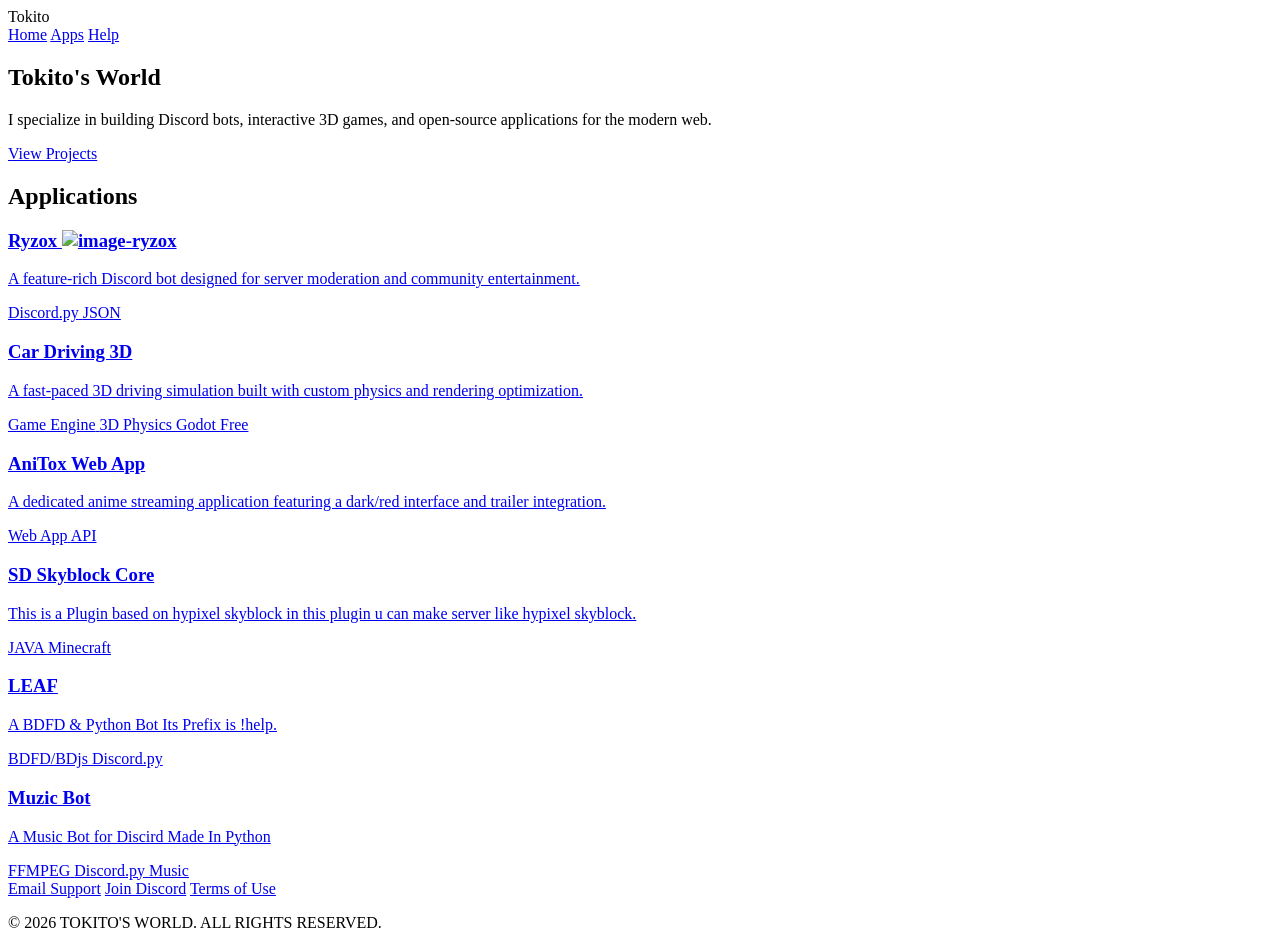
==== index.html @ 715b28d3 "Fix HTML encoding issues in index.html" ====
<!DOCTYPE html>
<html lang="en">
<head>
    <meta charset="UTF-8">
    <meta name="viewport" content="width=device-width, initial-scale=1.0">
    <title>Tokito's World | Developer Portfolio</title>
    <link rel="stylesheet" href="css/index.css">
    <script src="js/main.js"></script>
</head>
<body>

    <nav>
        <div class="logo">Tokito</div>
        <div class="nav-links">
            <a href="#home">Home</a>
            <a href="#apps">Apps</a>
            <a href="#help">Help</a>
        </div>
    </nav>

    <section id="home" class="hero">
        <h1>Tokito's <span>World</span></h1>
        <p>I specialize in building Discord bots, interactive 3D games, and open-source applications for the modern web.</p>
        <a href="#apps" class="cta-btn">View Projects</a>
    </section>

    <h2 class="section-header" id="apps">Applications</h2>
    <div class="grid-container">
        
        <a href="https://github.com/Sumit282698/Ryzox" target="_blank" class="card-link">
            <div class="card">
                <h3>Ryzox <img class="icon" src="css/images/ryzox.png" alt="image-ryzox"></h3>
                <p>A feature-rich Discord bot designed for server moderation and community entertainment.</p>
                <div class="badge-group">
                    <span class="badge">Discord.py</span>
                    <span class="badge">JSON</span>
                </div>
            </div>
        </a>

        <a href="https://github.com/Sumit282698/Rolling-Cars-3D" target="_blank" class="card-link">
            <div class="card">
                <h3>Car Driving 3D</h3>
                <p>A fast-paced 3D driving simulation built with custom physics and rendering optimization.</p>
                <div class="badge-group">
                    <span class="badge">Game Engine</span>
                    <span class="badge">3D Physics</span>
                    <span class="badge">Godot</span>
                    <span class="badge">Free</span>
                </div>
            </div>
        </a>

        <a href="https://sumit282698.github.io/AniTox/" target="_blank" class="card-link">
            <div class="card">
                <h3>AniTox Web App</h3>
                <p>A dedicated anime streaming application featuring a dark/red interface and trailer integration.</p>
                <div class="badge-group">
                    <span class="badge">Web App</span>
                    <span class="badge">API</span>
                </div>
            </div>
        </a>

        <a href="https://github.com/Sumit282698/SDSkyblockCore" target="_blank" class="card-link">
            <div class="card">
                <h3>SD Skyblock Core</h3>
                <p>This is a Plugin based on hypixel skyblock in this plugin u can make server like hypixel skyblock.</p>
                <div class="badge-group">
                    <span class="badge">JAVA</span>
                    <span class="badge">Minecraft</span>
                </div>
            </div>
        </a>

        <a href="https://github.com/Sumit282698/Leaf" target="_blank" class="card-link">
            <div class="card">
                <h3>LEAF</h3>
                <p>A BDFD & Python Bot Its Prefix is !help.</p>
                <div class="badge-group">
                    <span class="badge">BDFD/BDjs</span>
                    <span class="badge">Discord.py</span>
                </div>
            </div>
        </a>

        <a href="https://github.com/Sumit282698/Muzic-Bot" target="_blank" class="card-link">
            <div class="card">
                <h3>Muzic Bot</h3>
                <p>A Music Bot for Discird Made In Python</p>
                <div class="badge-group">
                    <span class="badge">FFMPEG</span>
                    <span class="badge">Discord.py</span>
                    <span class="badge">Music</span>
                </div>
            </div>
        </a>

    </div>

    <footer id="help">
        <div class="footer-links">
            <a href="mailto: sumitsingh282698@gmail.com">Email Support</a>
            <a href="https://discord.gg/BawD8j2VbZ">Join Discord</a>
            <a href="terms.html">Terms of Use</a>
        </div>
        <p class="copyright">© 2026 TOKITO'S WORLD. ALL RIGHTS RESERVED.</p>
    </footer>
</body>
</html>
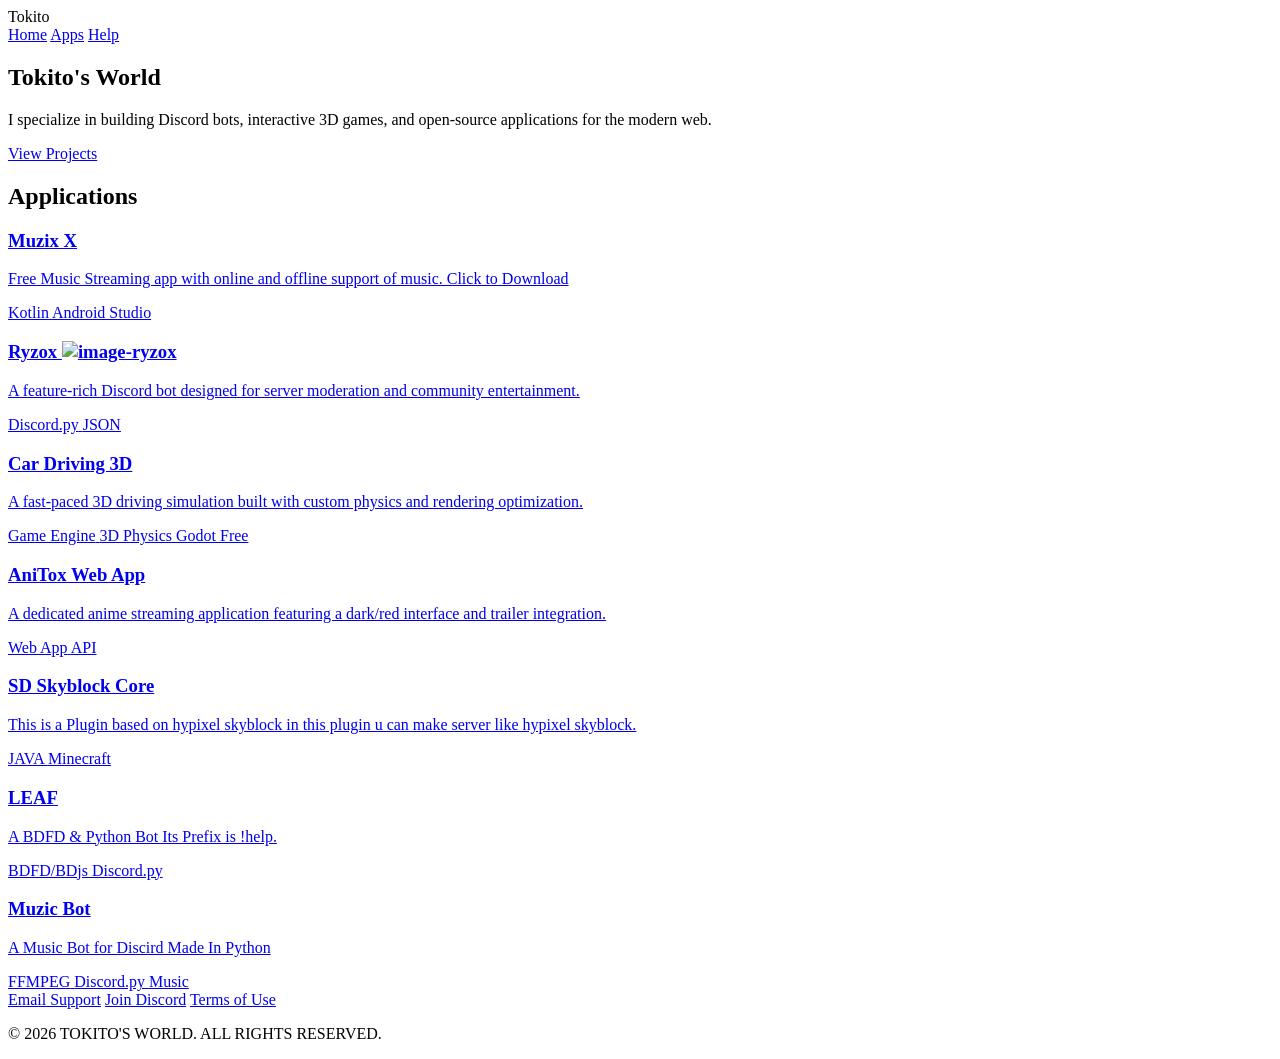
==== commit b0e6675f: "Update index.html" ====
--- a/index.html
+++ b/index.html
@@ -25,7 +25,18 @@
     </section>
 
     <h2 class="section-header" id="apps">Applications</h2>
-    <div class="grid-container">
+    <div class="grid-container">
+
+        <a href="https://github.com/Sumitx5/MuzixX" target="_blank" class="card-link">
+            <div class="card">
+                <h3>Muzix X</h3>
+                <p>Free Music Streaming app with online and offline support of music. Click to Download </p>
+                <div class="badge-group">
+                    <span class="badge">Kotlin</span>
+                    <span class="badge">Android Studio</span>
+                </div>
+            </div>
+        </a>
         
         <a href="https://github.com/Sumit282698/Ryzox" target="_blank" class="card-link">
             <div class="card">
@@ -51,7 +62,7 @@
             </div>
         </a>
 
-        <a href="https://sumit282698.github.io/AniTox/" target="_blank" class="card-link">
+        <a href="https://sumitx5.github.io/AniTox/" target="_blank" class="card-link">
             <div class="card">
                 <h3>AniTox Web App</h3>
                 <p>A dedicated anime streaming application featuring a dark/red interface and trailer integration.</p>
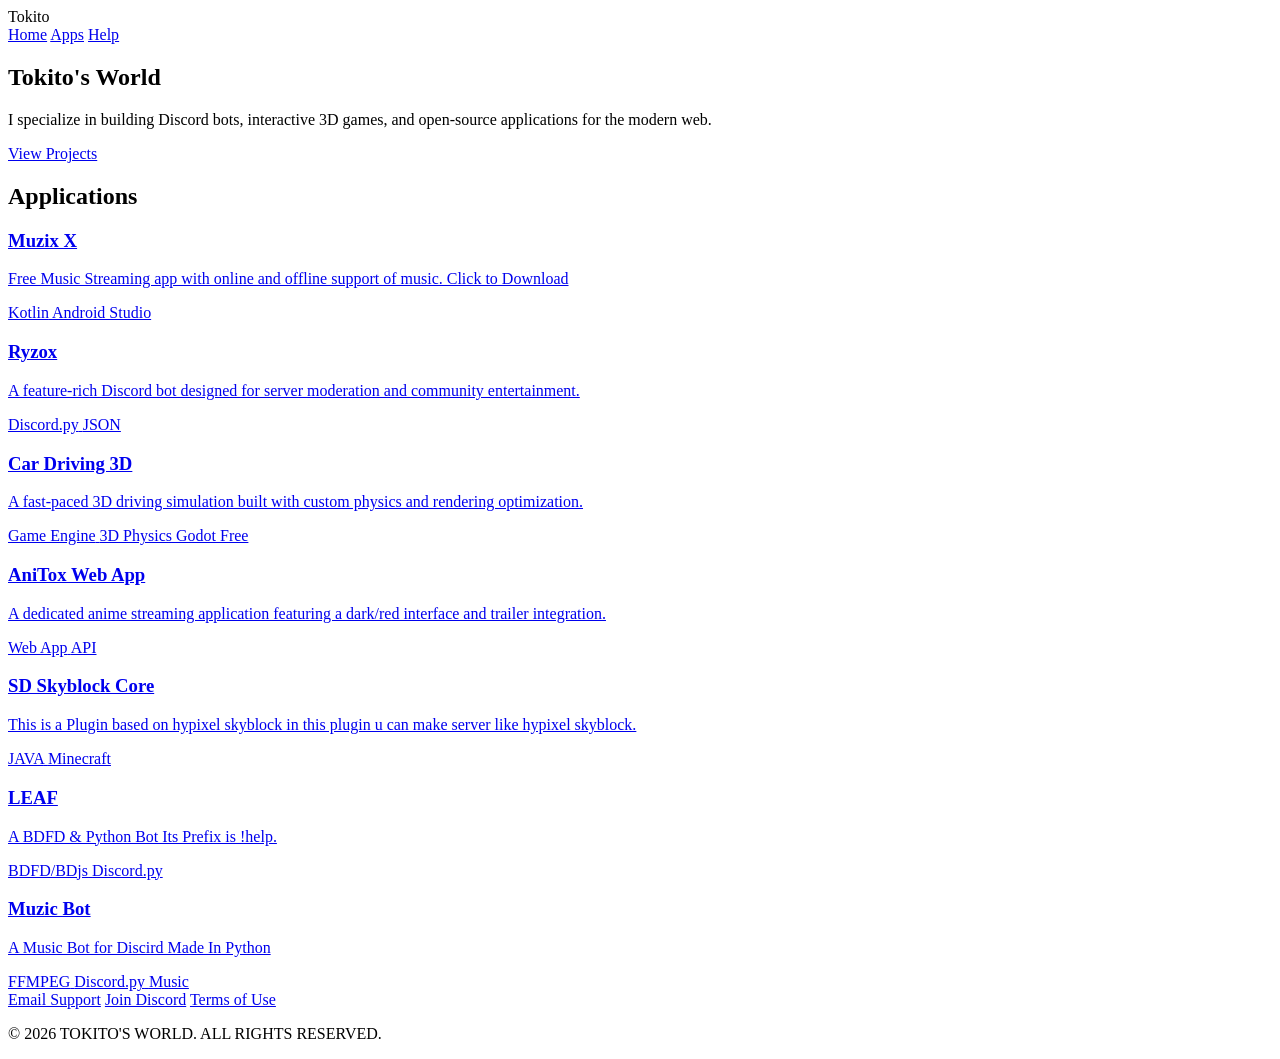
==== commit 3856d070: "Fix HTML encoding issues in index.html" ====
--- a/index.html
+++ b/index.html
@@ -4,6 +4,7 @@
     <meta charset="UTF-8">
     <meta name="viewport" content="width=device-width, initial-scale=1.0">
     <title>Tokito's World | Developer Portfolio</title>
+    <link rel="icon" type="image/png" href="favicon.png">
     <link rel="stylesheet" href="css/index.css">
     <script src="js/main.js"></script>
 </head>
@@ -25,9 +26,9 @@
     </section>
 
     <h2 class="section-header" id="apps">Applications</h2>
-    <div class="grid-container">
-
-        <a href="https://github.com/Sumitx5/MuzixX" target="_blank" class="card-link">
+    <div class="grid-container">
+
+        <a href="https://github.com/Sumitx5/Muzix_X" target="_blank" class="card-link">
             <div class="card">
                 <h3>Muzix X</h3>
                 <p>Free Music Streaming app with online and offline support of music. Click to Download </p>
@@ -38,9 +39,9 @@
             </div>
         </a>
         
-        <a href="https://github.com/Sumit282698/Ryzox" target="_blank" class="card-link">
+        <a href="https://github.com/Sumitx5/Ryzox" target="_blank" class="card-link">
             <div class="card">
-                <h3>Ryzox <img class="icon" src="css/images/ryzox.png" alt="image-ryzox"></h3>
+                <h3>Ryzox</h3>
                 <p>A feature-rich Discord bot designed for server moderation and community entertainment.</p>
                 <div class="badge-group">
                     <span class="badge">Discord.py</span>
@@ -49,7 +50,7 @@
             </div>
         </a>
 
-        <a href="https://github.com/Sumit282698/Rolling-Cars-3D" target="_blank" class="card-link">
+        <a href="https://github.com/Sumitx5/Rolling-Cars-3D" target="_blank" class="card-link">
             <div class="card">
                 <h3>Car Driving 3D</h3>
                 <p>A fast-paced 3D driving simulation built with custom physics and rendering optimization.</p>
@@ -73,7 +74,7 @@
             </div>
         </a>
 
-        <a href="https://github.com/Sumit282698/SDSkyblockCore" target="_blank" class="card-link">
+        <a href="https://github.com/Sumitx5/SDSkyblockCore" target="_blank" class="card-link">
             <div class="card">
                 <h3>SD Skyblock Core</h3>
                 <p>This is a Plugin based on hypixel skyblock in this plugin u can make server like hypixel skyblock.</p>
@@ -84,7 +85,7 @@
             </div>
         </a>
 
-        <a href="https://github.com/Sumit282698/Leaf" target="_blank" class="card-link">
+        <a href="https://github.com/Sumitx5/Leaf" target="_blank" class="card-link">
             <div class="card">
                 <h3>LEAF</h3>
                 <p>A BDFD & Python Bot Its Prefix is !help.</p>
@@ -95,7 +96,7 @@
             </div>
         </a>
 
-        <a href="https://github.com/Sumit282698/Muzic-Bot" target="_blank" class="card-link">
+        <a href="https://github.com/Sumitx5/Muzic-Bot" target="_blank" class="card-link">
             <div class="card">
                 <h3>Muzic Bot</h3>
                 <p>A Music Bot for Discird Made In Python</p>
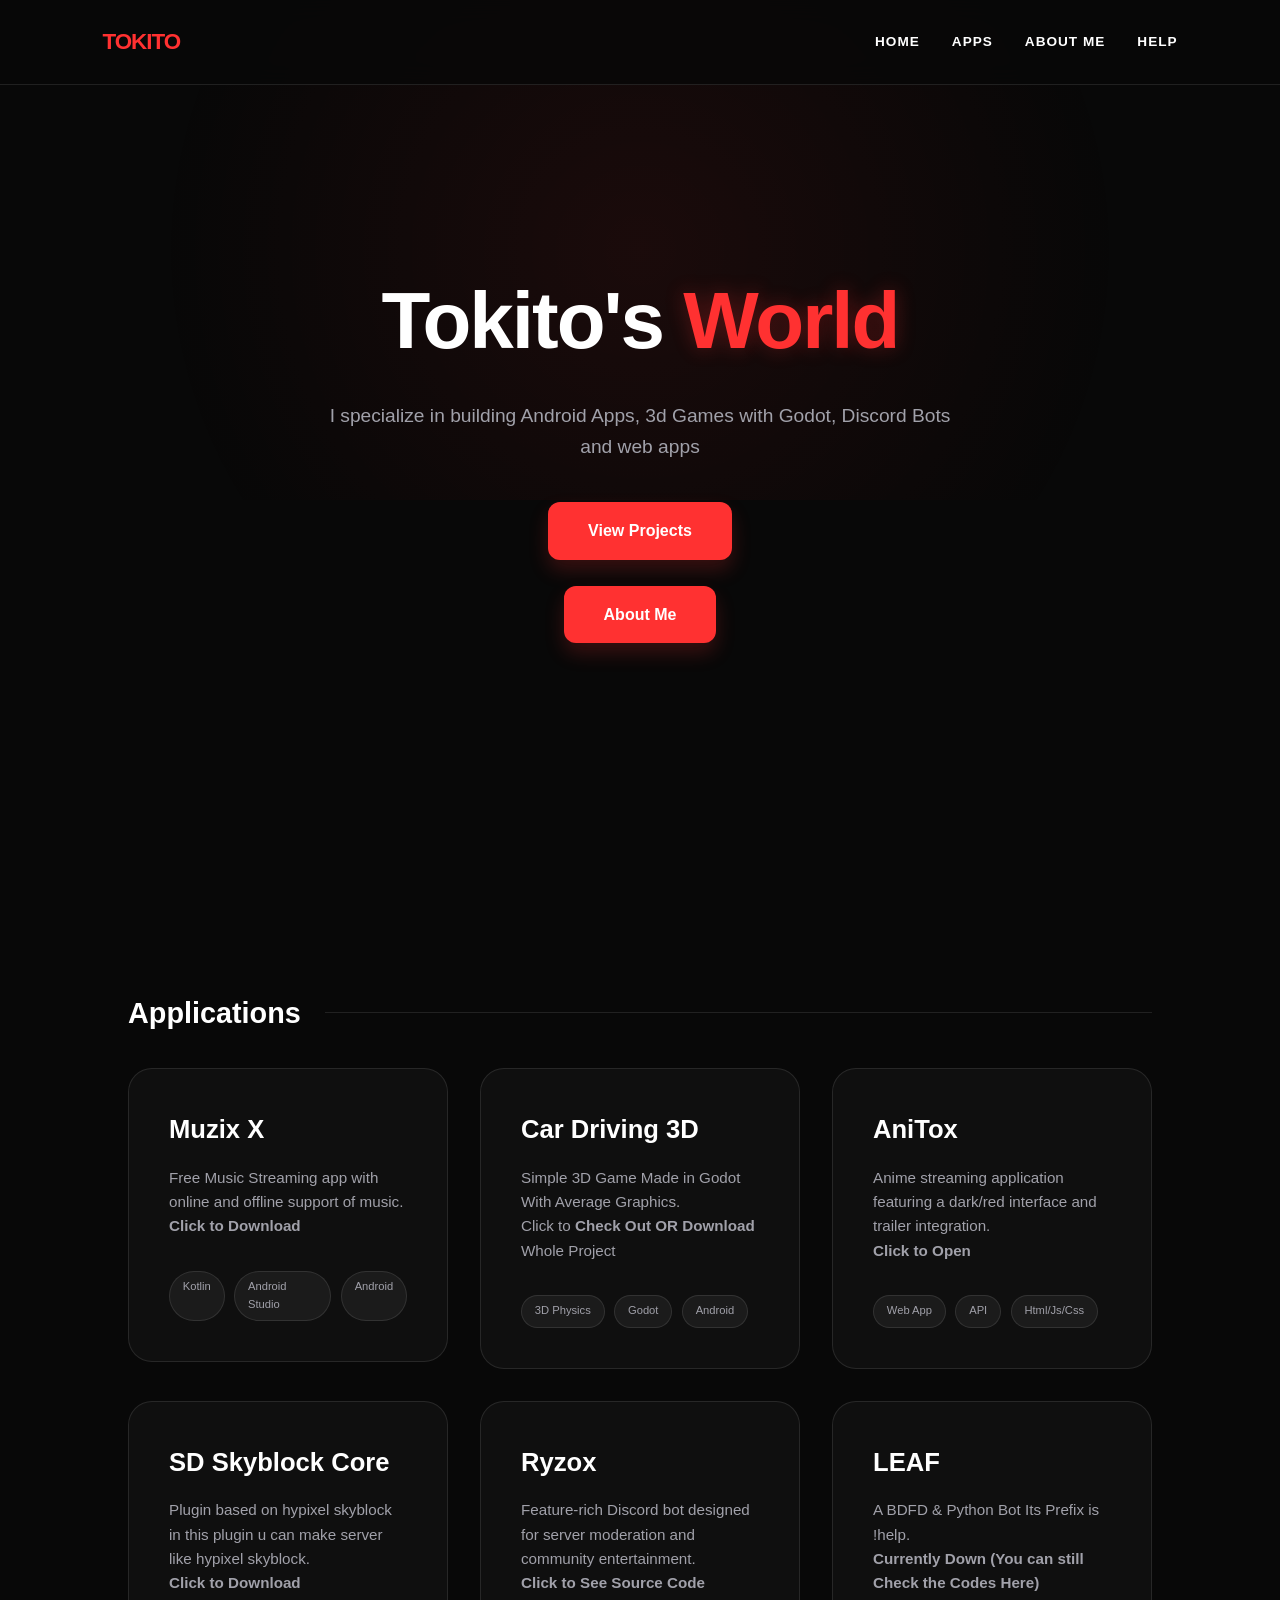
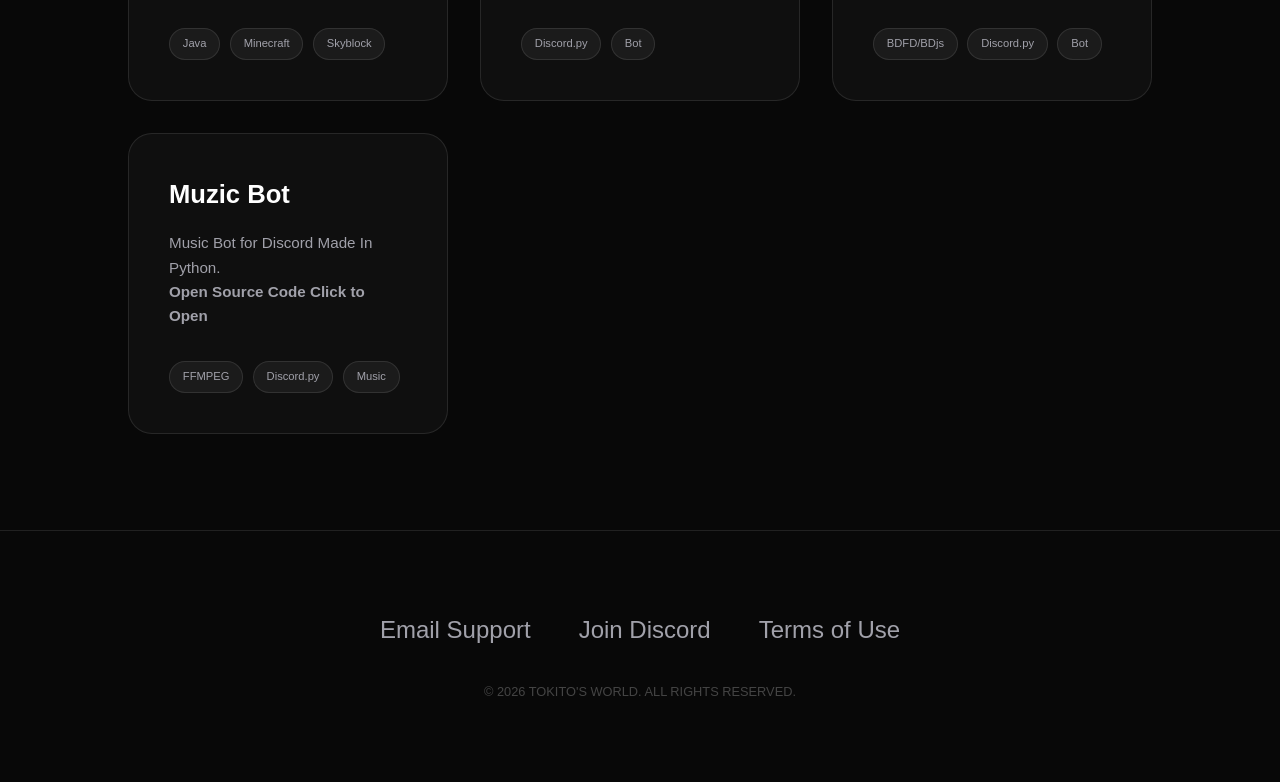
==== commit 94bc417c: "Updated My Repos Code added New Repos and Made About Me Page in Portfolio" ====
--- a/index.html
+++ b/index.html
@@ -11,41 +11,32 @@
 <body>
 
     <nav>
-        <div class="logo">Tokito</div>
+        <div class="logo" onclick="active_home()">Tokito</div>
         <div class="nav-links">
-            <a href="#home">Home</a>
-            <a href="#apps">Apps</a>
-            <a href="#help">Help</a>
+            <a href="#home" onclick="active_home()">Home</a>
+            <a href="#apps" onclick="active_apps()">Apps</a>
+            <a href="#aboutme" onclick="active_aboutme()">About Me</a>
+            <a href="#help" onclick="active_help()">Help</a>
         </div>
     </nav>
 
     <section id="home" class="hero">
         <h1>Tokito's <span>World</span></h1>
-        <p>I specialize in building Discord bots, interactive 3D games, and open-source applications for the modern web.</p>
-        <a href="#apps" class="cta-btn">View Projects</a>
+        <p>I specialize in building Android Apps, 3d Games with Godot, Discord Bots and web apps </p>
+        <a href="#apps" onclick="active_apps()" class="cta-btn">View Projects</a><br><a href="#aboutme" onclick="active_aboutme()" class="cta-btn">About Me</a>
     </section>
 
     <h2 class="section-header" id="apps">Applications</h2>
-    <div class="grid-container">
+    <div class="grid-container" id="apps_content">
 
         <a href="https://github.com/Sumitx5/Muzix_X" target="_blank" class="card-link">
             <div class="card">
                 <h3>Muzix X</h3>
-                <p>Free Music Streaming app with online and offline support of music. Click to Download </p>
+                <p>Free Music Streaming app with online and offline support of music. <br> <b>Click to Download</b></p>
                 <div class="badge-group">
                     <span class="badge">Kotlin</span>
                     <span class="badge">Android Studio</span>
-                </div>
-            </div>
-        </a>
-        
-        <a href="https://github.com/Sumitx5/Ryzox" target="_blank" class="card-link">
-            <div class="card">
-                <h3>Ryzox</h3>
-                <p>A feature-rich Discord bot designed for server moderation and community entertainment.</p>
-                <div class="badge-group">
-                    <span class="badge">Discord.py</span>
-                    <span class="badge">JSON</span>
+                    <span class="badge">Android</span>
                 </div>
             </div>
         </a>
@@ -53,23 +44,23 @@
         <a href="https://github.com/Sumitx5/Rolling-Cars-3D" target="_blank" class="card-link">
             <div class="card">
                 <h3>Car Driving 3D</h3>
-                <p>A fast-paced 3D driving simulation built with custom physics and rendering optimization.</p>
+                <p>Simple 3D Game Made in Godot With Average Graphics. <br> Click to <b>Check Out OR Download</b> Whole Project</p>
                 <div class="badge-group">
-                    <span class="badge">Game Engine</span>
                     <span class="badge">3D Physics</span>
                     <span class="badge">Godot</span>
-                    <span class="badge">Free</span>
+                    <span class="badge">Android</span>
                 </div>
             </div>
         </a>
 
         <a href="https://sumitx5.github.io/AniTox/" target="_blank" class="card-link">
             <div class="card">
-                <h3>AniTox Web App</h3>
-                <p>A dedicated anime streaming application featuring a dark/red interface and trailer integration.</p>
+                <h3>AniTox</h3>
+                <p>Anime streaming application featuring a dark/red interface and trailer integration. <br> <b>Click to Open</b></p>
                 <div class="badge-group">
                     <span class="badge">Web App</span>
                     <span class="badge">API</span>
+                    <span class="badge">Html/Js/Css</span>
                 </div>
             </div>
         </a>
@@ -77,10 +68,22 @@
         <a href="https://github.com/Sumitx5/SDSkyblockCore" target="_blank" class="card-link">
             <div class="card">
                 <h3>SD Skyblock Core</h3>
-                <p>This is a Plugin based on hypixel skyblock in this plugin u can make server like hypixel skyblock.</p>
+                <p>Plugin based on hypixel skyblock in this plugin u can make server like hypixel skyblock. <br> <b>Click to Download</b></p>
                 <div class="badge-group">
-                    <span class="badge">JAVA</span>
+                    <span class="badge">Java</span>
                     <span class="badge">Minecraft</span>
+                    <span class="badge">Skyblock</span>
+                </div>
+            </div>
+        </a>
+
+        <a href="https://github.com/Sumitx5/Ryzox" target="_blank" class="card-link">
+            <div class="card">
+                <h3>Ryzox</h3>
+                <p>Feature-rich Discord bot designed for server moderation and community entertainment. <br><b>Click to See Source Code</b></p>
+                <div class="badge-group">
+                    <span class="badge">Discord.py</span>
+                    <span class="badge">Bot</span>
                 </div>
             </div>
         </a>
@@ -88,10 +91,11 @@
         <a href="https://github.com/Sumitx5/Leaf" target="_blank" class="card-link">
             <div class="card">
                 <h3>LEAF</h3>
-                <p>A BDFD & Python Bot Its Prefix is !help.</p>
+                <p>A BDFD & Python Bot Its Prefix is !help. <br><b>Currently Down (You can still Check the Codes Here)</b></p>
                 <div class="badge-group">
                     <span class="badge">BDFD/BDjs</span>
                     <span class="badge">Discord.py</span>
+                    <span class="badge">Bot</span>
                 </div>
             </div>
         </a>
@@ -99,7 +103,7 @@
         <a href="https://github.com/Sumitx5/Muzic-Bot" target="_blank" class="card-link">
             <div class="card">
                 <h3>Muzic Bot</h3>
-                <p>A Music Bot for Discird Made In Python</p>
+                <p>Music Bot for Discord Made In Python. <br> <b>Open Source Code Click to Open</b></p>
                 <div class="badge-group">
                     <span class="badge">FFMPEG</span>
                     <span class="badge">Discord.py</span>
@@ -110,6 +114,73 @@
 
     </div>
 
+    <h2 class="section-header" id="aboutme">About Me</h2>
+    <div class="aboutme" id="aboutme_content">
+        <div class="profile-layout">
+            <img src="css/images/profile.png" alt="Sumit" class="profile-img">
+            <div class="profile-text-content">
+                <div class="section-text">
+                <h3>Sumit Singh</h3>
+                <p>
+                    Hello! I am Sumit Singh, <br>
+                    you can check My Profile Or Social Links Below.
+                </p>
+                </div>
+
+                <div class="social-links">
+                    <a href="https://github.com/Sumitx5" target="_blank" title="GitHub">
+                        <svg viewBox="0 0 24 24" fill="none" stroke="currentColor" stroke-width="2"><path d="M9 19c-5 1.5-5-2.5-7-3m14 6v-3.87a3.37 3.37 0 0 0-.94-2.61c3.14-.35 6.44-1.54 6.44-7A5.44 5.44 0 0 0 20 4.77 5.07 5.07 0 0 0 19.91 1S18.73.65 16 2.48a13.38 13.38 0 0 0-7 0C6.27.65 5.09 1 5.09 1A5.07 5.07 0 0 0 5 4.77a5.44 5.44 0 0 0-1.5 3.78c0 5.42 3.3 6.61 6.44 7A3.37 3.37 0 0 0 9 18.13V22"></path></svg>
+                    </a>
+                    <a href="https://linkedin.com/in/Sumitx5" target="_blank" title="LinkedIn">
+                        <svg viewBox="0 0 24 24" fill="none" stroke="currentColor" stroke-width="2"><path d="M16 8a6 6 0 0 1 6 6v7h-4v-7a2 2 0 0 0-2-2 2 2 0 0 0-2 2v7h-4v-7a6 6 0 0 1 6-6z"></path><rect x="2" y="9" width="4" height="12"></rect><circle cx="4" cy="4" r="2"></circle></svg>
+                    </a>
+                    <a href="https://instagram.com/Sumit_x1.1" target="_blank" title="Instagram">
+                        <svg viewBox="0 0 24 24" fill="none" stroke="currentColor" stroke-width="2"><rect x="2" y="2" width="20" height="20" rx="5" ry="5"></rect><path d="M16 11.37A4 4 0 1 1 12.63 8 4 4 0 0 1 16 11.37z"></path><line x1="17.5" y1="6.5" x2="17.51" y2="6.5"></line></svg>
+                    </a>
+                    <a href="mailto:sumitsingh282698@gmail.com" title="Email">
+                        <svg viewBox="0 0 24 24" fill="none" stroke="currentColor" stroke-width="2"><path d="M4 4h16c1.1 0 2 .9 2 2v12c0 1.1-.9 2-2 2H4c-1.1 0-2-.9-2-2V6c0-1.1.9-2 2-2z"></path><polyline points="22,6 12,13 2,6"></polyline></svg>
+                    </a>
+                </div>
+                
+            </div>
+        </div>
+
+        <div class="section-text">
+            <h3>Hi there, I'm Sumit! 👋</h3>
+            <p>
+                I'm a passionate Computer Science & Engineering student and an independent developer 
+                focused on creating games, automated tools, and responsive mobile applications. 
+                I love diving into complex codebases, tinkering with game physics, and building automation systems.
+            </p>
+<hr>
+            <h3 style="margin-top: 2%;">My Tech Stack & Tools</h3>
+            <p>
+                <b>Languages:</b> Python, Kotlin, GDScript, Java, JavaScript, MySQL <br>
+                <b>Game Development:</b> Godot Engine (3D & Physics mechanics) <br>
+                <b>Mobile App Development:</b> Android Studio <br>
+                <b>Automation & Bots:</b> discord.py, Mineflayer (Node.js) <br>
+                <b>Data Formats:</b> JSON, YAML
+            </p>
+<hr>
+            <h3 style="margin-top: 2%;">Featured Projects</h3>
+            <p>
+                <a href="https://github.com/Sumitx5/Muzix_X"><b>Muzix X:</b></a> Music Streaming App with Material 3 Expressive Ui <br>
+                <a href="https://github.com/Sumitx5/Rolling-Cars-3D"><b>Car Driving Simulator 3D:</b></a> Simple 3d Car Game <br>
+                <a href="https://github.com/Sumitx5/Ryzox"><b>Ryzox:</b></a> fully featured Discord Bot <br>
+                <a href="https://github.com/Sumitx5/SDSkyblockCore"><b>SDSkyblockCore</b></a> Minecraft Plugin <br>
+                <a href="https://github.com/Sumitx5/Muzic-Bot"><b>Muzic-Bot</b></a> Music Streamin Discord Bot <br>
+                <br>
+                See More Projects on <a href="https://github.com/Sumitx5"><b>My Git Profile</b></a> or <a href="#apps" onclick="active_apps()"><b>My Apps</b></a> Page
+                if you want to go <a href="#home" onclick="active_home()">Home</a> Click Me
+            </p>
+        </div>
+            
+    </div>
+
+    <div class="help_page" id="help_page">
+        <h2 class="section-header">Help </h2>
+    </div>
+
     <footer id="help">
         <div class="footer-links">
             <a href="mailto: sumitsingh282698@gmail.com">Email Support</a>
@@ -118,5 +189,6 @@
         </div>
         <p class="copyright">© 2026 TOKITO'S WORLD. ALL RIGHTS RESERVED.</p>
     </footer>
+    <script src="js/content_handeler.js"></script>
 </body>
-</html>
+</html>
--- a/css/index.css
+++ b/css/index.css
@@ -0,0 +1,420 @@
+
+:root {
+    --primary: #ff3131;
+    --bg-dark: #080808;
+    --card-bg: rgba(255, 255, 255, 0.03);
+    --border-color: rgba(255, 255, 255, 0.1);
+    --text-main: #ffffff;
+    --text-dim: #a1a1aa;
+    --transition: all 0.4s cubic-bezier(0.175, 0.885, 0.32, 1.275);
+}
+
+* {
+    margin: 0;
+    padding: 0;
+    box-sizing: border-box;
+    scroll-behavior: smooth;
+}
+
+body {
+    font-family: 'Segoe UI', Roboto, -apple-system, sans-serif;
+    background-color: var(--bg-dark);
+    color: var(--text-main);
+    overflow-x: hidden;
+    line-height: 1.6;
+}
+
+/*Background */
+body::before {
+    content: "";
+    position: fixed;
+    top: 0;
+    left: 50%;
+    transform: translateX(-50%);
+    width: 100%;
+    height: 500px;
+    background: radial-gradient(circle, rgba(255, 49, 49, 0.08) 0%, transparent 70%);
+    z-index: -1;
+    pointer-events: none;
+}
+
+/*Navigation */
+nav {
+    position: fixed;
+    top: 0;
+    width: 100%;
+    padding: 1.5rem 8%;
+    display: flex;
+    justify-content: space-between;
+    align-items: center;
+    background: rgba(8, 8, 8, 0.8);
+    backdrop-filter: blur(12px);
+    border-bottom: 1px solid var(--border-color);
+    z-index: 1000;
+}
+
+.logo {
+    font-size: 1.4rem;
+    font-weight: 800;
+    letter-spacing: -1px;
+    color: var(--primary);
+    text-transform: uppercase;
+}
+
+.nav-links {
+    display: flex;
+    gap: 2rem;
+}
+
+.nav-links a {
+    text-decoration: none;
+    color: var(--text-main);
+    font-size: 0.85rem;
+    font-weight: 600;
+    text-transform: uppercase;
+    letter-spacing: 1px;
+    transition: 0.3s;
+}
+
+.nav-links a:hover {
+    color: var(--primary);
+}
+
+/*Main*/
+.hero {
+    height: 100vh;
+    display: flex;
+    flex-direction: column;
+    justify-content: center;
+    align-items: center;
+    text-align: center;
+    padding: 0 10%;
+}
+
+.hero h1 {
+    font-size: clamp(2.5rem, 8vw, 5rem);
+    font-weight: 900;
+    margin-bottom: 1rem;
+    letter-spacing: -2px;
+}
+
+.hero h1 span {
+    color: var(--primary);
+    text-shadow: 0 0 20px rgba(255, 49, 49, 0.3);
+}
+
+.hero p {
+    font-size: 1.2rem;
+    color: var(--text-dim);
+    max-width: 650px;
+    margin-bottom: 2.5rem;
+}
+
+.cta-btn {
+    padding: 1rem 2.5rem;
+    background: var(--primary);
+    color: white;
+    text-decoration: none;
+    font-weight: 700;
+    border-radius: 12px;
+    transition: var(--transition);
+    box-shadow: 0 10px 20px rgba(255, 49, 49, 0.2);
+}
+
+.cta-btn:hover {
+    transform: translateY(-5px);
+    box-shadow: 0 15px 30px rgba(255, 49, 49, 0.4);
+}
+
+/*Apps Section*/
+.section-header {
+    margin-top: 2%;
+    padding: 4rem 10% 2rem;
+    font-size: 1.8rem;
+    display: flex;
+    align-items: center;
+    gap: 1.5rem;
+}
+
+.section-header::after {
+    content: "";
+    height: 1px;
+    background: var(--border-color);
+    flex-grow: 1;
+}
+
+.grid-container {
+    display: grid;
+    grid-template-columns: repeat(auto-fit, minmax(320px, 1fr));
+    gap: 2rem;
+    padding: 0 10% 6rem;
+}
+
+.card {
+    background: var(--card-bg);
+    border: 1px solid var(--border-color);
+    padding: 2.5rem;
+    border-radius: 24px;
+    transition: var(--transition);
+    position: relative;
+    overflow: hidden;
+}
+
+.card:hover {
+    border-color: var(--primary);
+    background: rgba(255, 49, 49, 0.02);
+    transform: translateY(-10px);
+}
+
+.card h3 {
+    font-size: 1.6rem;
+    margin-bottom: 1rem;
+}
+
+.card p {
+    color: var(--text-dim);
+    margin-bottom: 2rem;
+    font-size: 0.95rem;
+}
+
+.badge-group {
+    display: flex;
+    gap: 0.6rem;
+}
+
+.badge {
+    font-size: 0.7rem;
+    padding: 0.4rem 0.8rem;
+    background: rgba(255, 255, 255, 0.05);
+    border-radius: 50px;
+    border: 1px solid var(--border-color);
+    color: var(--text-dim);
+}
+
+/* About Me*/
+.aboutme {
+    display: flex;
+    flex-direction: column;
+    align-items: center;
+    padding: 0 10% 4rem;
+}
+
+.profile-layout {
+    display: flex;
+    align-items: center;
+    gap: 2.5rem;
+    max-width: 900px;
+    margin-bottom: 3rem;
+}
+
+.profile-img {
+    width: 220px;
+    height: auto;
+    border-radius: 16px;
+    border: 1px solid var(--border-color);
+    object-fit: cover;
+}
+
+.profile-text-content {
+    text-align: left;
+}
+
+.profile-text-content h3 {
+    font-size: 1.6rem;
+    margin-bottom: 1rem;
+}
+
+.profile-text-content p {
+    font-size: 1.05rem;
+    color: var(--text-dim);
+    line-height: 1.6;
+}
+
+.section-text {
+    width: 100%;
+    max-width: 900px;
+    text-align: left;
+    background: var(--card-bg);
+    border: 1px solid var(--border-color);
+    padding: 2rem;
+    border-radius: 20px;
+}
+
+.section-text h3 {
+    font-size: 1.3rem;
+    margin-bottom: 1rem;
+    color: var(--text-main);
+}
+
+.section-text p {
+    font-size: 0.95rem;
+    color: var(--text-dim);
+    line-height: 1.8;
+}
+
+.section-text p a{
+    text-decoration: none;
+    color: var(--primary);
+    font-size: 1rem;
+}
+
+.social-links {
+    display: flex;
+    gap: 1.2rem;
+    margin-top: 1.5rem;
+}
+
+.social-links a {
+    display: flex;
+    align-items: center;
+    justify-content: center;
+    width: 42px;
+    height: 42px;
+    background: var(--card-bg);
+    border: 1px solid var(--border-color);
+    color: var(--text-dim);
+    border-radius: 10px;
+    transition: var(--transition);
+}
+
+.social-links a:hover {
+    color: var(--primary);
+    border-color: var(--primary);
+    background: rgba(255, 49, 49, 0.05);
+    transform: translateY(-3px);
+    box-shadow: 0 5px 15px rgba(255, 49, 49, 0.2);
+}
+
+.social-links svg {
+    width: 20px;
+    height: 20px;
+}
+
+@media (max-width: 768px) {
+    .section-header {
+        font-size: 1.5rem;
+        gap: 0.5rem;
+    }
+
+    .profile-layout {
+        flex-direction: row; 
+        align-items: flex-start;
+        gap: 1.2rem;
+        width: 100%;
+        margin-bottom: 2rem;
+    }
+
+    .profile-img {
+        margin-top: 3%;
+        width: 70px;
+        height: 70px;
+        border-radius: 50%;
+        flex-shrink: 0;
+        object-fit: cover;
+    }
+
+    .profile-text-content h3 {
+        font-size: 1.25rem;
+        margin-bottom: 0.4rem;
+        line-height: 1.3;
+    }
+
+    .profile-text-content p {
+        font-size: 0.9rem;
+    }
+    
+    .section-text {
+        padding: 1.5rem;
+    }
+
+    .social-links {
+        justify-content: flex-start;
+        gap: 1rem;
+        margin-top: 1.2rem;
+    }
+}
+
+/*Footer */
+footer {
+    padding: 5rem 10%;
+    border-top: 1px solid var(--border-color);
+    text-align: center;
+}
+
+.footer-links {
+    margin-bottom: 2rem;
+    display: flex;
+    justify-content: center;
+    gap: 3rem;
+}
+
+.footer-links a {
+    color: var(--text-dim);
+    text-decoration: none;
+    font-size: 1.5rem;
+    transition: 0.3s;
+}
+
+.footer-links a:hover {
+    color: var(--primary);
+}
+
+.copyright {
+    color: #444;
+    font-size: 0.8rem;
+}
+
+.card-link {
+    text-decoration: none;
+    color: inherit;
+    display: block;
+}
+
+.card-link:focus {
+    outline: none;
+}
+
+.card:hover {
+    cursor: pointer;
+    border-color: var(--primary);
+    background: rgba(255, 49, 49, 0.05);
+}
+
+.icon {
+    height: 45px; 
+    width: 45px; 
+    margin-left: 65%;
+}
+
+.terms-section {
+    padding: 4rem 10%;
+    max-width: 1000px;
+    margin: 0 auto;
+}
+.terms-content {
+    padding: 2.5rem;
+    border-radius: 20px;
+    background: rgba(255, 255, 255, 0.02);
+    border: 1px solid var(--border-color);
+    font-size: 0.9rem;
+    color: var(--text-dim);
+}
+.terms-content p {
+    margin-bottom: 1.5rem;
+}
+.terms-content strong {
+    color: var(--primary);
+    display: block;
+    margin-bottom: 0.3rem;
+}
+
+@media (max-width: 768px) {
+    .nav-links { display: none; }
+    .hero h1 { font-size: 3rem; }
+    .grid-container { grid-template-columns: 1fr; }
+    .icon { height: 40px; width: 40px; margin-left: 52%;}
+}
+
+.hidden {
+    display: none !important;
+}
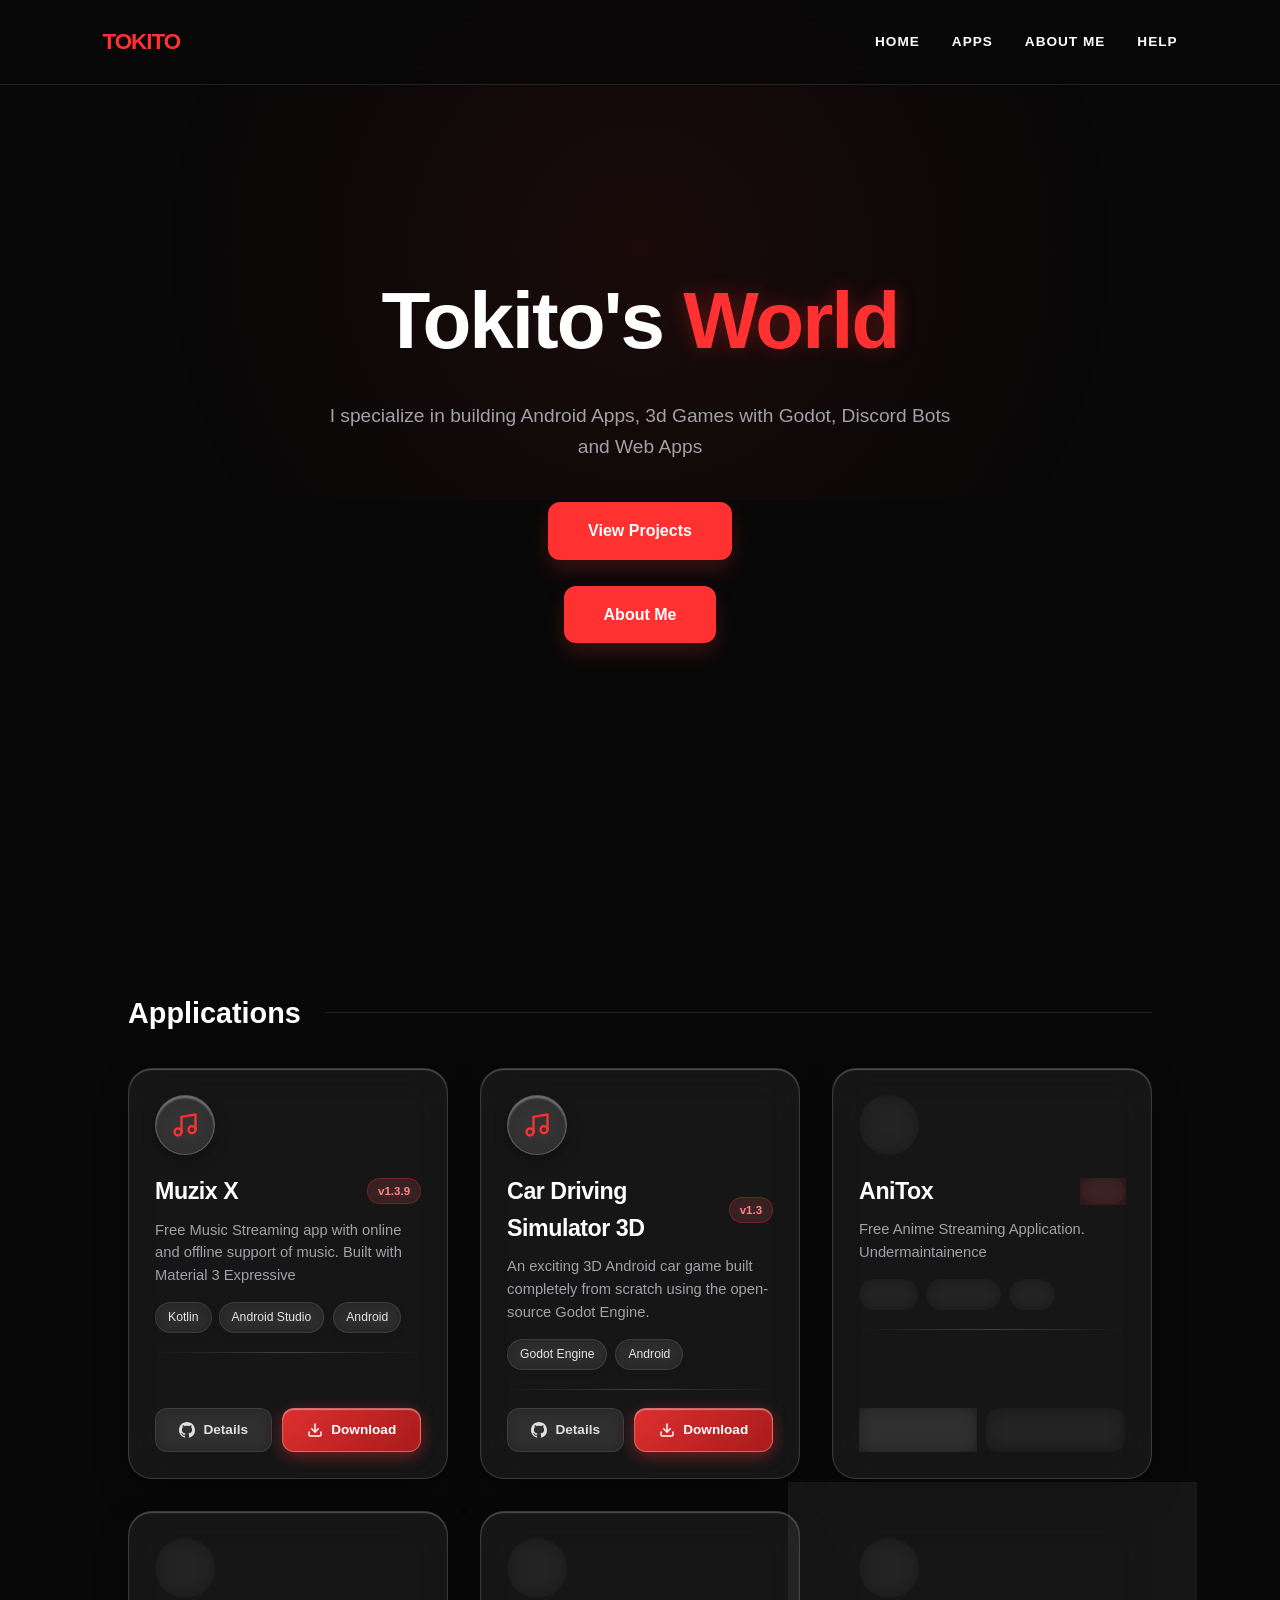
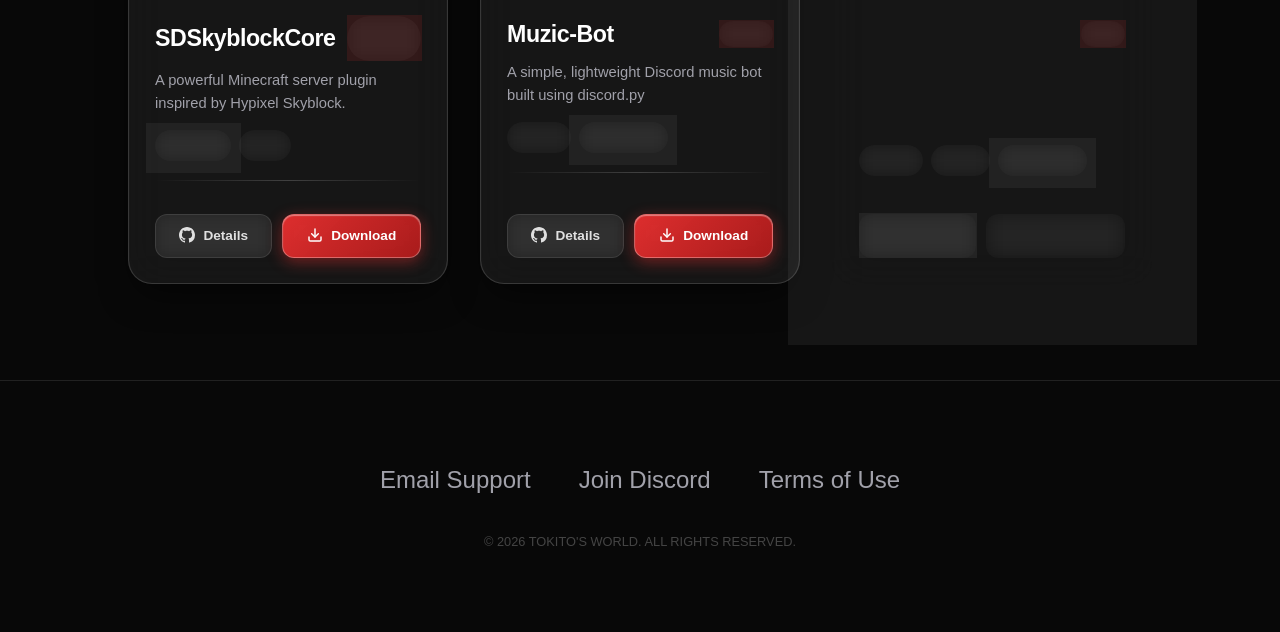
==== commit 5b29e50e: "Added new Files Changed the Structure of Web" ====
--- a/index.html
+++ b/index.html
@@ -5,190 +5,39 @@
     <meta name="viewport" content="width=device-width, initial-scale=1.0">
     <title>Tokito's World | Developer Portfolio</title>
     <link rel="icon" type="image/png" href="favicon.png">
-    <link rel="stylesheet" href="css/index.css">
-    <script src="js/main.js"></script>
+    <link rel="stylesheet" href="../assets/css/index.css">
+    <link rel="stylesheet" href="../assets/css/design.css">
+    <script src="assets/js/main.js"></script>
 </head>
+
 <body>
-
     <nav>
         <div class="logo" onclick="active_home()">Tokito</div>
         <div class="nav-links">
             <a href="#home" onclick="active_home()">Home</a>
             <a href="#apps" onclick="active_apps()">Apps</a>
-            <a href="#aboutme" onclick="active_aboutme()">About Me</a>
-            <a href="#help" onclick="active_help()">Help</a>
+            <a href="aboutme/">About Me</a>
+            <a href="help/">Help</a>
         </div>
     </nav>
 
     <section id="home" class="hero">
         <h1>Tokito's <span>World</span></h1>
-        <p>I specialize in building Android Apps, 3d Games with Godot, Discord Bots and web apps </p>
-        <a href="#apps" onclick="active_apps()" class="cta-btn">View Projects</a><br><a href="#aboutme" onclick="active_aboutme()" class="cta-btn">About Me</a>
+        <p>I specialize in building Android Apps, 3d Games with Godot, Discord Bots and Web Apps </p>
+        <a href="#apps" class="cta-btn">View Projects</a><br><a href="aboutme/" class="cta-btn">About Me</a>
     </section>
 
     <h2 class="section-header" id="apps">Applications</h2>
-    <div class="grid-container" id="apps_content">
-
-        <a href="https://github.com/Sumitx5/Muzix_X" target="_blank" class="card-link">
-            <div class="card">
-                <h3>Muzix X</h3>
-                <p>Free Music Streaming app with online and offline support of music. <br> <b>Click to Download</b></p>
-                <div class="badge-group">
-                    <span class="badge">Kotlin</span>
-                    <span class="badge">Android Studio</span>
-                    <span class="badge">Android</span>
-                </div>
-            </div>
-        </a>
-
-        <a href="https://github.com/Sumitx5/Rolling-Cars-3D" target="_blank" class="card-link">
-            <div class="card">
-                <h3>Car Driving 3D</h3>
-                <p>Simple 3D Game Made in Godot With Average Graphics. <br> Click to <b>Check Out OR Download</b> Whole Project</p>
-                <div class="badge-group">
-                    <span class="badge">3D Physics</span>
-                    <span class="badge">Godot</span>
-                    <span class="badge">Android</span>
-                </div>
-            </div>
-        </a>
-
-        <a href="https://sumitx5.github.io/AniTox/" target="_blank" class="card-link">
-            <div class="card">
-                <h3>AniTox</h3>
-                <p>Anime streaming application featuring a dark/red interface and trailer integration. <br> <b>Click to Open</b></p>
-                <div class="badge-group">
-                    <span class="badge">Web App</span>
-                    <span class="badge">API</span>
-                    <span class="badge">Html/Js/Css</span>
-                </div>
-            </div>
-        </a>
-
-        <a href="https://github.com/Sumitx5/SDSkyblockCore" target="_blank" class="card-link">
-            <div class="card">
-                <h3>SD Skyblock Core</h3>
-                <p>Plugin based on hypixel skyblock in this plugin u can make server like hypixel skyblock. <br> <b>Click to Download</b></p>
-                <div class="badge-group">
-                    <span class="badge">Java</span>
-                    <span class="badge">Minecraft</span>
-                    <span class="badge">Skyblock</span>
-                </div>
-            </div>
-        </a>
-
-        <a href="https://github.com/Sumitx5/Ryzox" target="_blank" class="card-link">
-            <div class="card">
-                <h3>Ryzox</h3>
-                <p>Feature-rich Discord bot designed for server moderation and community entertainment. <br><b>Click to See Source Code</b></p>
-                <div class="badge-group">
-                    <span class="badge">Discord.py</span>
-                    <span class="badge">Bot</span>
-                </div>
-            </div>
-        </a>
-
-        <a href="https://github.com/Sumitx5/Leaf" target="_blank" class="card-link">
-            <div class="card">
-                <h3>LEAF</h3>
-                <p>A BDFD & Python Bot Its Prefix is !help. <br><b>Currently Down (You can still Check the Codes Here)</b></p>
-                <div class="badge-group">
-                    <span class="badge">BDFD/BDjs</span>
-                    <span class="badge">Discord.py</span>
-                    <span class="badge">Bot</span>
-                </div>
-            </div>
-        </a>
-
-        <a href="https://github.com/Sumitx5/Muzic-Bot" target="_blank" class="card-link">
-            <div class="card">
-                <h3>Muzic Bot</h3>
-                <p>Music Bot for Discord Made In Python. <br> <b>Open Source Code Click to Open</b></p>
-                <div class="badge-group">
-                    <span class="badge">FFMPEG</span>
-                    <span class="badge">Discord.py</span>
-                    <span class="badge">Music</span>
-                </div>
-            </div>
-        </a>
-
-    </div>
-
-    <h2 class="section-header" id="aboutme">About Me</h2>
-    <div class="aboutme" id="aboutme_content">
-        <div class="profile-layout">
-            <img src="css/images/profile.png" alt="Sumit" class="profile-img">
-            <div class="profile-text-content">
-                <div class="section-text">
-                <h3>Sumit Singh</h3>
-                <p>
-                    Hello! I am Sumit Singh, <br>
-                    you can check My Profile Or Social Links Below.
-                </p>
-                </div>
-
-                <div class="social-links">
-                    <a href="https://github.com/Sumitx5" target="_blank" title="GitHub">
-                        <svg viewBox="0 0 24 24" fill="none" stroke="currentColor" stroke-width="2"><path d="M9 19c-5 1.5-5-2.5-7-3m14 6v-3.87a3.37 3.37 0 0 0-.94-2.61c3.14-.35 6.44-1.54 6.44-7A5.44 5.44 0 0 0 20 4.77 5.07 5.07 0 0 0 19.91 1S18.73.65 16 2.48a13.38 13.38 0 0 0-7 0C6.27.65 5.09 1 5.09 1A5.07 5.07 0 0 0 5 4.77a5.44 5.44 0 0 0-1.5 3.78c0 5.42 3.3 6.61 6.44 7A3.37 3.37 0 0 0 9 18.13V22"></path></svg>
-                    </a>
-                    <a href="https://linkedin.com/in/Sumitx5" target="_blank" title="LinkedIn">
-                        <svg viewBox="0 0 24 24" fill="none" stroke="currentColor" stroke-width="2"><path d="M16 8a6 6 0 0 1 6 6v7h-4v-7a2 2 0 0 0-2-2 2 2 0 0 0-2 2v7h-4v-7a6 6 0 0 1 6-6z"></path><rect x="2" y="9" width="4" height="12"></rect><circle cx="4" cy="4" r="2"></circle></svg>
-                    </a>
-                    <a href="https://instagram.com/Sumit_x1.1" target="_blank" title="Instagram">
-                        <svg viewBox="0 0 24 24" fill="none" stroke="currentColor" stroke-width="2"><rect x="2" y="2" width="20" height="20" rx="5" ry="5"></rect><path d="M16 11.37A4 4 0 1 1 12.63 8 4 4 0 0 1 16 11.37z"></path><line x1="17.5" y1="6.5" x2="17.51" y2="6.5"></line></svg>
-                    </a>
-                    <a href="mailto:sumitsingh282698@gmail.com" title="Email">
-                        <svg viewBox="0 0 24 24" fill="none" stroke="currentColor" stroke-width="2"><path d="M4 4h16c1.1 0 2 .9 2 2v12c0 1.1-.9 2-2 2H4c-1.1 0-2-.9-2-2V6c0-1.1.9-2 2-2z"></path><polyline points="22,6 12,13 2,6"></polyline></svg>
-                    </a>
-                </div>
-                
-            </div>
-        </div>
-
-        <div class="section-text">
-            <h3>Hi there, I'm Sumit! 👋</h3>
-            <p>
-                I'm a passionate Computer Science & Engineering student and an independent developer 
-                focused on creating games, automated tools, and responsive mobile applications. 
-                I love diving into complex codebases, tinkering with game physics, and building automation systems.
-            </p>
-<hr>
-            <h3 style="margin-top: 2%;">My Tech Stack & Tools</h3>
-            <p>
-                <b>Languages:</b> Python, Kotlin, GDScript, Java, JavaScript, MySQL <br>
-                <b>Game Development:</b> Godot Engine (3D & Physics mechanics) <br>
-                <b>Mobile App Development:</b> Android Studio <br>
-                <b>Automation & Bots:</b> discord.py, Mineflayer (Node.js) <br>
-                <b>Data Formats:</b> JSON, YAML
-            </p>
-<hr>
-            <h3 style="margin-top: 2%;">Featured Projects</h3>
-            <p>
-                <a href="https://github.com/Sumitx5/Muzix_X"><b>Muzix X:</b></a> Music Streaming App with Material 3 Expressive Ui <br>
-                <a href="https://github.com/Sumitx5/Rolling-Cars-3D"><b>Car Driving Simulator 3D:</b></a> Simple 3d Car Game <br>
-                <a href="https://github.com/Sumitx5/Ryzox"><b>Ryzox:</b></a> fully featured Discord Bot <br>
-                <a href="https://github.com/Sumitx5/SDSkyblockCore"><b>SDSkyblockCore</b></a> Minecraft Plugin <br>
-                <a href="https://github.com/Sumitx5/Muzic-Bot"><b>Muzic-Bot</b></a> Music Streamin Discord Bot <br>
-                <br>
-                See More Projects on <a href="https://github.com/Sumitx5"><b>My Git Profile</b></a> or <a href="#apps" onclick="active_apps()"><b>My Apps</b></a> Page
-                if you want to go <a href="#home" onclick="active_home()">Home</a> Click Me
-            </p>
-        </div>
-            
-    </div>
-
-    <div class="help_page" id="help_page">
-        <h2 class="section-header">Help </h2>
-    </div>
+    <div class="cards-grid" id="cards-container"></div>
 
     <footer id="help">
         <div class="footer-links">
             <a href="mailto: sumitsingh282698@gmail.com">Email Support</a>
             <a href="https://discord.gg/BawD8j2VbZ">Join Discord</a>
-            <a href="terms.html">Terms of Use</a>
+            <a href="terms/">Terms of Use</a>
         </div>
         <p class="copyright">© 2026 TOKITO'S WORLD. ALL RIGHTS RESERVED.</p>
     </footer>
-    <script src="js/content_handeler.js"></script>
+    <script src="assets/js/content_handeler.js"></script>
 </body>
 </html>
--- a/assets/css/index.css
+++ b/assets/css/index.css
@@ -0,0 +1,420 @@
+
+:root {
+    --primary: #ff3131;
+    --bg-dark: #080808;
+    --card-bg: rgba(255, 255, 255, 0.03);
+    --border-color: rgba(255, 255, 255, 0.1);
+    --text-main: #ffffff;
+    --text-dim: #a1a1aa;
+    --transition: all 0.4s cubic-bezier(0.175, 0.885, 0.32, 1.275);
+}
+
+* {
+    margin: 0;
+    padding: 0;
+    box-sizing: border-box;
+    scroll-behavior: smooth;
+}
+
+body {
+    font-family: 'Segoe UI', Roboto, -apple-system, sans-serif;
+    background-color: var(--bg-dark);
+    color: var(--text-main);
+    overflow-x: hidden;
+    line-height: 1.6;
+}
+
+/*Background */
+body::before {
+    content: "";
+    position: fixed;
+    top: 0;
+    left: 50%;
+    transform: translateX(-50%);
+    width: 100%;
+    height: 500px;
+    background: radial-gradient(circle, rgba(255, 49, 49, 0.08) 0%, transparent 70%);
+    z-index: -1;
+    pointer-events: none;
+}
+
+/*Navigation */
+nav {
+    position: fixed;
+    top: 0;
+    width: 100%;
+    padding: 1.5rem 8%;
+    display: flex;
+    justify-content: space-between;
+    align-items: center;
+    background: rgba(8, 8, 8, 0.8);
+    backdrop-filter: blur(12px);
+    border-bottom: 1px solid var(--border-color);
+    z-index: 1000;
+}
+
+.logo {
+    font-size: 1.4rem;
+    font-weight: 800;
+    letter-spacing: -1px;
+    color: var(--primary);
+    text-transform: uppercase;
+}
+
+.nav-links {
+    display: flex;
+    gap: 2rem;
+}
+
+.nav-links a {
+    text-decoration: none;
+    color: var(--text-main);
+    font-size: 0.85rem;
+    font-weight: 600;
+    text-transform: uppercase;
+    letter-spacing: 1px;
+    transition: 0.3s;
+}
+
+.nav-links a:hover {
+    color: var(--primary);
+}
+
+/*Main*/
+.hero {
+    height: 100vh;
+    display: flex;
+    flex-direction: column;
+    justify-content: center;
+    align-items: center;
+    text-align: center;
+    padding: 0 10%;
+}
+
+.hero h1 {
+    font-size: clamp(2.5rem, 8vw, 5rem);
+    font-weight: 900;
+    margin-bottom: 1rem;
+    letter-spacing: -2px;
+}
+
+.hero h1 span {
+    color: var(--primary);
+    text-shadow: 0 0 20px rgba(255, 49, 49, 0.3);
+}
+
+.hero p {
+    font-size: 1.2rem;
+    color: var(--text-dim);
+    max-width: 650px;
+    margin-bottom: 2.5rem;
+}
+
+.cta-btn {
+    padding: 1rem 2.5rem;
+    background: var(--primary);
+    color: white;
+    text-decoration: none;
+    font-weight: 700;
+    border-radius: 12px;
+    transition: var(--transition);
+    box-shadow: 0 10px 20px rgba(255, 49, 49, 0.2);
+}
+
+.cta-btn:hover {
+    transform: translateY(-5px);
+    box-shadow: 0 15px 30px rgba(255, 49, 49, 0.4);
+}
+
+/*Apps Section*/
+.section-header {
+    margin-top: 2%;
+    padding: 4rem 10% 2rem;
+    font-size: 1.8rem;
+    display: flex;
+    align-items: center;
+    gap: 1.5rem;
+}
+
+.section-header::after {
+    content: "";
+    height: 1px;
+    background: var(--border-color);
+    flex-grow: 1;
+}
+
+.grid-container {
+    display: grid;
+    grid-template-columns: repeat(auto-fit, minmax(320px, 1fr));
+    gap: 2rem;
+    padding: 0 10% 6rem;
+}
+
+.card {
+    background: var(--card-bg);
+    border: 1px solid var(--border-color);
+    padding: 2.5rem;
+    border-radius: 24px;
+    transition: var(--transition);
+    position: relative;
+    overflow: hidden;
+}
+
+.card:hover {
+    border-color: var(--primary);
+    background: rgba(255, 49, 49, 0.02);
+    transform: translateY(-10px);
+}
+
+.card h3 {
+    font-size: 1.6rem;
+    margin-bottom: 1rem;
+}
+
+.card p {
+    color: var(--text-dim);
+    margin-bottom: 2rem;
+    font-size: 0.95rem;
+}
+
+.badge-group {
+    display: flex;
+    gap: 0.6rem;
+}
+
+.badge {
+    font-size: 0.7rem;
+    padding: 0.4rem 0.8rem;
+    background: rgba(255, 255, 255, 0.05);
+    border-radius: 50px;
+    border: 1px solid var(--border-color);
+    color: var(--text-dim);
+}
+
+/* About Me*/
+.aboutme {
+    display: flex;
+    flex-direction: column;
+    align-items: center;
+    padding: 0 10% 4rem;
+}
+
+.profile-layout {
+    display: flex;
+    align-items: center;
+    gap: 2.5rem;
+    max-width: 900px;
+    margin-bottom: 3rem;
+}
+
+.profile-img {
+    width: 220px;
+    height: auto;
+    border-radius: 16px;
+    border: 1px solid var(--border-color);
+    object-fit: cover;
+}
+
+.profile-text-content {
+    text-align: left;
+}
+
+.profile-text-content h3 {
+    font-size: 1.6rem;
+    margin-bottom: 1rem;
+}
+
+.profile-text-content p {
+    font-size: 1.05rem;
+    color: var(--text-dim);
+    line-height: 1.6;
+}
+
+.section-text {
+    width: 100%;
+    max-width: 900px;
+    text-align: left;
+    background: var(--card-bg);
+    border: 1px solid var(--border-color);
+    padding: 2rem;
+    border-radius: 20px;
+}
+
+.section-text h3 {
+    font-size: 1.3rem;
+    margin-bottom: 1rem;
+    color: var(--text-main);
+}
+
+.section-text p {
+    font-size: 0.95rem;
+    color: var(--text-dim);
+    line-height: 1.8;
+}
+
+.section-text p a{
+    text-decoration: none;
+    color: var(--primary);
+    font-size: 1rem;
+}
+
+.social-links {
+    display: flex;
+    gap: 1.2rem;
+    margin-top: 1.5rem;
+}
+
+.social-links a {
+    display: flex;
+    align-items: center;
+    justify-content: center;
+    width: 42px;
+    height: 42px;
+    background: var(--card-bg);
+    border: 1px solid var(--border-color);
+    color: var(--text-dim);
+    border-radius: 10px;
+    transition: var(--transition);
+}
+
+.social-links a:hover {
+    color: var(--primary);
+    border-color: var(--primary);
+    background: rgba(255, 49, 49, 0.05);
+    transform: translateY(-3px);
+    box-shadow: 0 5px 15px rgba(255, 49, 49, 0.2);
+}
+
+.social-links svg {
+    width: 20px;
+    height: 20px;
+}
+
+@media (max-width: 768px) {
+    .section-header {
+        font-size: 1.5rem;
+        gap: 0.5rem;
+    }
+
+    .profile-layout {
+        flex-direction: row; 
+        align-items: flex-start;
+        gap: 1.2rem;
+        width: 100%;
+        margin-bottom: 2rem;
+    }
+
+    .profile-img {
+        margin-top: 3%;
+        width: 70px;
+        height: 70px;
+        border-radius: 50%;
+        flex-shrink: 0;
+        object-fit: cover;
+    }
+
+    .profile-text-content h3 {
+        font-size: 1.25rem;
+        margin-bottom: 0.4rem;
+        line-height: 1.3;
+    }
+
+    .profile-text-content p {
+        font-size: 0.9rem;
+    }
+    
+    .section-text {
+        padding: 1.5rem;
+    }
+
+    .social-links {
+        justify-content: flex-start;
+        gap: 1rem;
+        margin-top: 1.2rem;
+    }
+}
+
+/*Footer */
+footer {
+    padding: 5rem 10%;
+    border-top: 1px solid var(--border-color);
+    text-align: center;
+}
+
+.footer-links {
+    margin-bottom: 2rem;
+    display: flex;
+    justify-content: center;
+    gap: 3rem;
+}
+
+.footer-links a {
+    color: var(--text-dim);
+    text-decoration: none;
+    font-size: 1.5rem;
+    transition: 0.3s;
+}
+
+.footer-links a:hover {
+    color: var(--primary);
+}
+
+.copyright {
+    color: #444;
+    font-size: 0.8rem;
+}
+
+.card-link {
+    text-decoration: none;
+    color: inherit;
+    display: block;
+}
+
+.card-link:focus {
+    outline: none;
+}
+
+.card:hover {
+    cursor: pointer;
+    border-color: var(--primary);
+    background: rgba(255, 49, 49, 0.05);
+}
+
+.icon {
+    height: 45px; 
+    width: 45px; 
+    margin-left: 65%;
+}
+
+.terms-section {
+    padding: 4rem 10%;
+    max-width: 1000px;
+    margin: 0 auto;
+}
+.terms-content {
+    padding: 2.5rem;
+    border-radius: 20px;
+    background: rgba(255, 255, 255, 0.02);
+    border: 1px solid var(--border-color);
+    font-size: 0.9rem;
+    color: var(--text-dim);
+}
+.terms-content p {
+    margin-bottom: 1.5rem;
+}
+.terms-content strong {
+    color: var(--primary);
+    display: block;
+    margin-bottom: 0.3rem;
+}
+
+@media (max-width: 768px) {
+    .nav-links { display: none; }
+    .hero h1 { font-size: 3rem; }
+    .grid-container { grid-template-columns: 1fr; }
+    .icon { height: 40px; width: 40px; margin-left: 52%;}
+}
+
+.hidden {
+    display: none !important;
+}
--- a/assets/css/design.css
+++ b/assets/css/design.css
@@ -0,0 +1,245 @@
+:root {
+    --primary: #ff3131;
+    --primary-glow: rgba(255, 49, 49, 0.4);
+    --bg-dark: #080808;
+    --card-bg: rgba(255, 255, 255, 0.03);
+    --border-color: rgba(255, 255, 255, 0.1);
+    --text-main: #ffffff;
+    --text-dim: #a1a1aa;
+    --transition: all 0.4s cubic-bezier(0.175, 0.885, 0.32, 1.275);
+    --glass-bg: rgba(255, 255, 255, 0.06);
+    --glass-border: rgba(255, 255, 255, 0.15);
+    --glass-blur: blur(20px) saturate(180%);
+    --glass-shadow: 0 16px 36px -10px rgba(0, 0, 0, 0.6);
+    --glass-highlight: inset 0 1px 1px 0 rgba(255, 255, 255, 0.25);
+}
+
+.grid-container,
+.cards-grid {
+    display: grid;
+    grid-template-columns: repeat(auto-fit, minmax(320px, 1fr));
+    gap: 2rem;
+    padding: 0 10% 6rem;
+}
+
+.glass-card {
+    position: relative;
+    width: 100%;
+    padding: 26px;
+    border-radius: 24px;
+    background: var(--glass-bg);
+    backdrop-filter: var(--glass-blur);
+    -webkit-backdrop-filter: var(--glass-blur);
+    border: 1px solid var(--glass-border);
+    box-shadow: var(--glass-shadow), var(--glass-highlight);
+    box-sizing: border-box;
+    display: flex;
+    flex-direction: column;
+    justify-content: space-between;
+    transition: transform 0.35s cubic-bezier(0.16, 1, 0.3, 1), box-shadow 0.35s ease, border-color 0.35s ease;
+}
+
+.glass-card:hover {
+    transform: translateY(-6px);
+    border-color: rgba(255, 49, 49, 0.35);
+    box-shadow: 0 22px 45px -10px rgba(0, 0, 0, 0.75), inset 0 1px 2px 0 rgba(255, 255, 255, 0.4);
+}
+
+/* Circular Frosted App Icon */
+.glass-icon-circle {
+    width: 60px;
+    height: 60px;
+    border-radius: 50%;
+    margin-bottom: 18px;
+    background: rgba(255, 255, 255, 0.08);
+    backdrop-filter: blur(12px);
+    -webkit-backdrop-filter: blur(12px);
+    border: 1px solid rgba(255, 255, 255, 0.22);
+    box-shadow: 0 6px 16px rgba(0, 0, 0, 0.3), inset 0 2px 2px rgba(255, 255, 255, 0.35);
+    display: flex;
+    align-items: center;
+    justify-content: center;
+    overflow: hidden;
+}
+
+.app-icon-img {
+    width: 100%;
+    height: 100%;
+    object-fit: cover;
+    border-radius: 50%;
+}
+
+.fallback-icon {
+    color: var(--primary);
+}
+
+/* Heading & Version Pill */
+.title-row {
+    display: flex;
+    align-items: center;
+    justify-content: space-between;
+    gap: 12px;
+    margin-bottom: 8px;
+}
+
+.glass-heading {
+    margin: 0;
+    font-size: 1.45rem;
+    font-weight: 700;
+    letter-spacing: -0.02em;
+    color: var(--text-main);
+}
+
+.glass-version {
+    padding: 3px 10px;
+    font-size: 0.72rem;
+    font-weight: 600;
+    color: #ff8585;
+    background: rgba(255, 49, 49, 0.12);
+    border: 1px solid rgba(255, 49, 49, 0.3);
+    border-radius: 9999px;
+    backdrop-filter: blur(8px);
+    -webkit-backdrop-filter: blur(8px);
+}
+
+/* Card Description */
+.glass-desc {
+    margin: 0 0 16px 0;
+    font-size: 0.92rem;
+    line-height: 1.55;
+    color: var(--text-dim);
+}
+
+/* Badges Container & Tags */
+.badge-group2,
+.badge-group {
+    display: flex;
+    flex-wrap: wrap;
+    gap: 8px;
+    margin-bottom: 18px;
+}
+
+.glass-badge,
+.badge {
+    padding: 5px 12px;
+    border-radius: 9999px;
+    font-size: 0.76rem;
+    font-weight: 500;
+    color: rgba(255, 255, 255, 0.88);
+    background: rgba(255, 255, 255, 0.05);
+    backdrop-filter: blur(8px);
+    -webkit-backdrop-filter: blur(8px);
+    border: 1px solid var(--border-color);
+    box-shadow: 0 2px 6px rgba(0, 0, 0, 0.15);
+    transition: 0.2s ease;
+}
+
+.glass-badge:hover,
+.badge:hover {
+    background: rgba(255, 255, 255, 0.12);
+    border-color: rgba(255, 255, 255, 0.3);
+    transform: translateY(-2px);
+    color: #ffffff;
+}
+
+/* Frosted Divider */
+.glass-divider {
+    border: none;
+    height: 1px;
+    margin: 0 0 18px 0;
+    background: linear-gradient(
+        90deg, 
+        rgba(255, 255, 255, 0) 0%, 
+        rgba(255, 255, 255, 0.18) 50%, 
+        rgba(255, 255, 255, 0) 100%
+    );
+}
+
+/* Action Buttons Container */
+.glass-actions {
+    display: flex;
+    gap: 10px;
+    align-items: center;
+    margin-top: auto;
+}
+
+/* Secondary Action Button (Details / GitHub) */
+.glass-btn-secondary {
+    flex: 1;
+    display: inline-flex;
+    align-items: center;
+    justify-content: center;
+    gap: 8px;
+    padding: 10px 14px;
+    border-radius: 12px;
+    font-size: 0.85rem;
+    font-weight: 600;
+    text-decoration: none;
+    color: rgba(255, 255, 255, 0.85);
+    background: rgba(255, 255, 255, 0.06);
+    backdrop-filter: blur(8px);
+    -webkit-backdrop-filter: blur(8px);
+    border: 1px solid var(--border-color);
+    box-sizing: border-box;
+    transition: all 0.25s ease;
+}
+
+.glass-btn-secondary:hover {
+    background: rgba(255, 255, 255, 0.12);
+    border-color: rgba(255, 255, 255, 0.25);
+    color: #fff;
+    transform: translateY(-2px);
+}
+
+.glass-btn-primary {
+    flex: 1.2;
+    display: inline-flex;
+    align-items: center;
+    justify-content: center;
+    gap: 8px;
+    padding: 10px 16px;
+    border-radius: 12px;
+    font-size: 0.85rem;
+    font-weight: 600;
+    text-decoration: none;
+    color: #ffffff;
+    background: linear-gradient(135deg, rgba(255, 49, 49, 0.85) 0%, rgba(185, 28, 28, 0.9) 100%);
+    backdrop-filter: blur(10px);
+    -webkit-backdrop-filter: blur(10px);
+    border: 1px solid rgba(255, 255, 255, 0.3);
+    box-shadow: 0 4px 15px var(--primary-glow), inset 0 1px 1px rgba(255, 255, 255, 0.4);
+    box-sizing: border-box;
+    transition: all 0.25s ease;
+}
+
+.glass-btn-primary:hover {
+    background: linear-gradient(135deg, rgba(255, 49, 49, 1) 0%, rgba(220, 38, 38, 1) 100%);
+    box-shadow: 0 6px 22px rgba(255, 49, 49, 0.55), inset 0 1px 2px rgba(255, 255, 255, 0.6);
+    transform: translateY(-2px);
+}
+
+.card {
+    background: var(--card-bg);
+    border: 1px solid var(--border-color);
+    padding: 2.5rem;
+    border-radius: 24px;
+    transition: var(--transition);
+    position: relative;
+    overflow: hidden;
+}
+
+.card:hover {
+    border-color: var(--primary);
+    background: rgba(255, 49, 49, 0.02);
+    transform: translateY(-10px);
+}
+
+.card-link {
+    text-decoration: none;
+    color: inherit;
+    display: block;
+}
+
+.card-link:focus {
+    outline: none;
+}
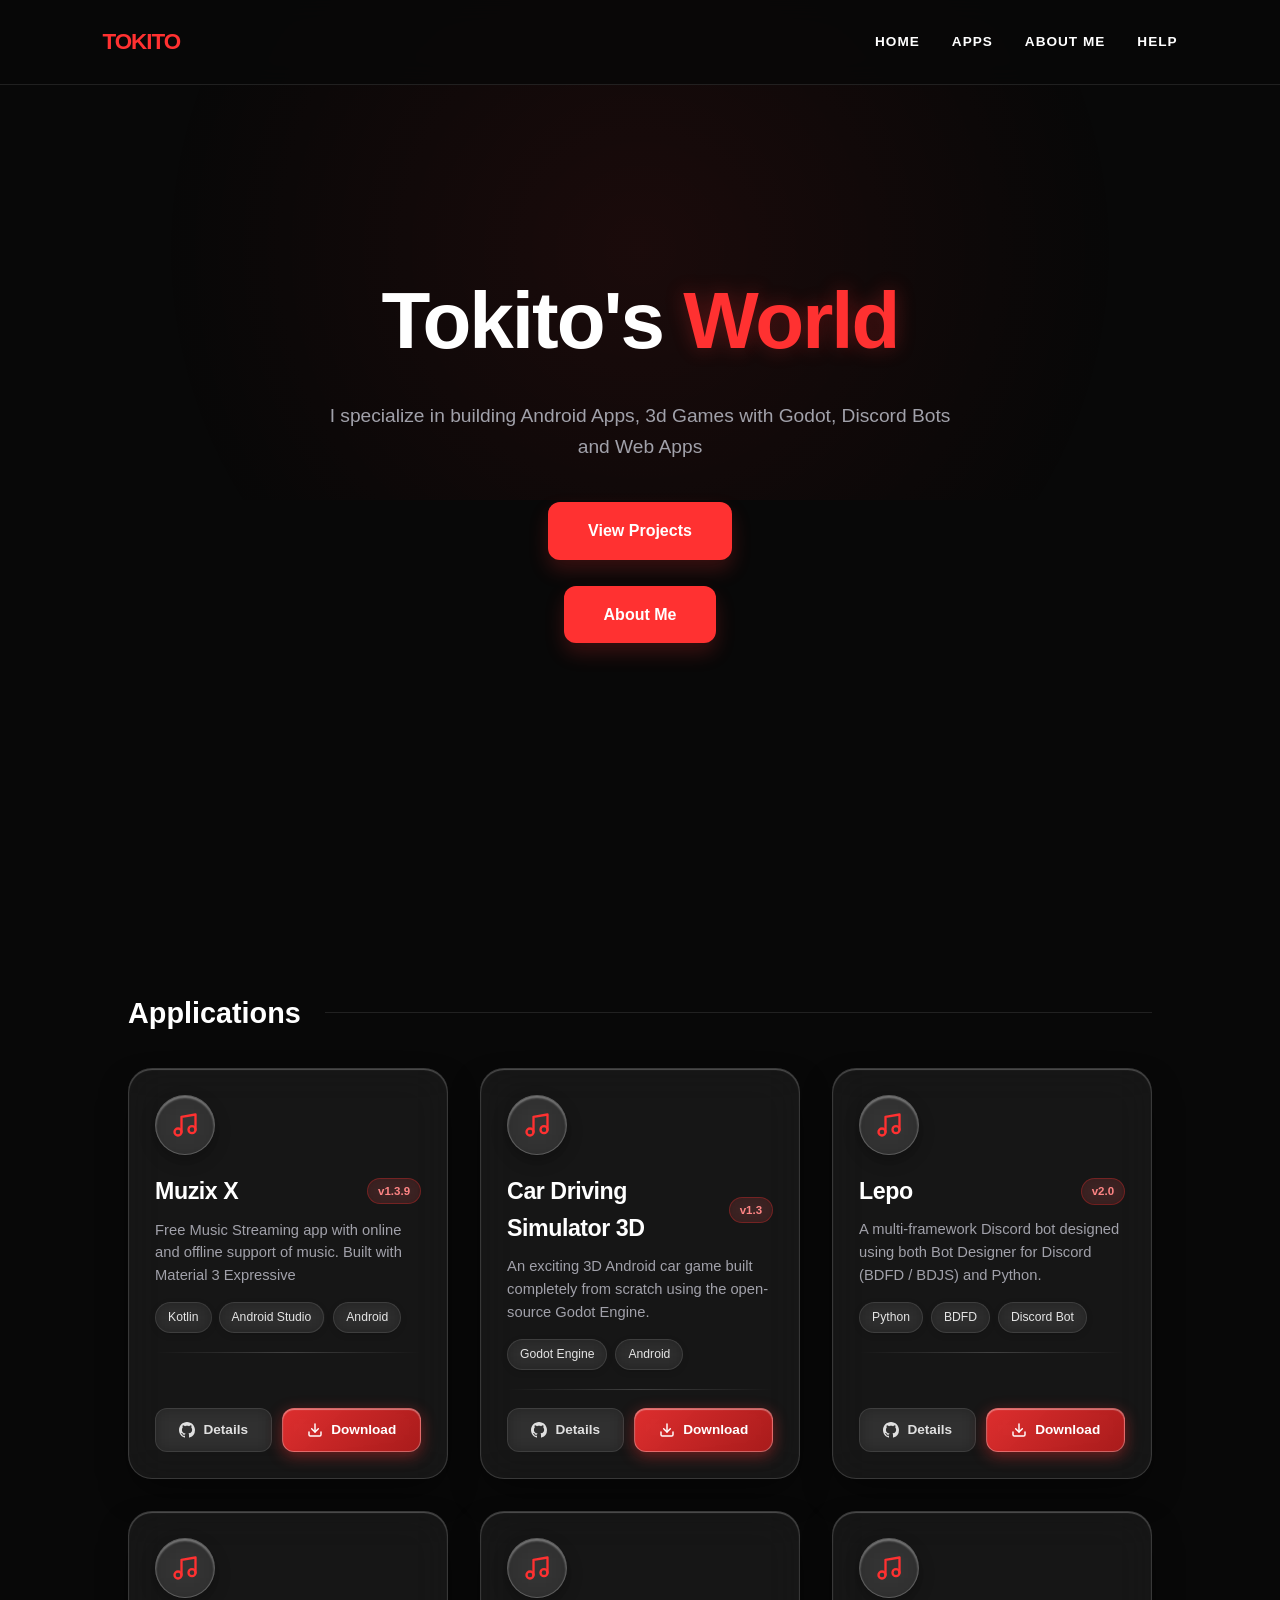
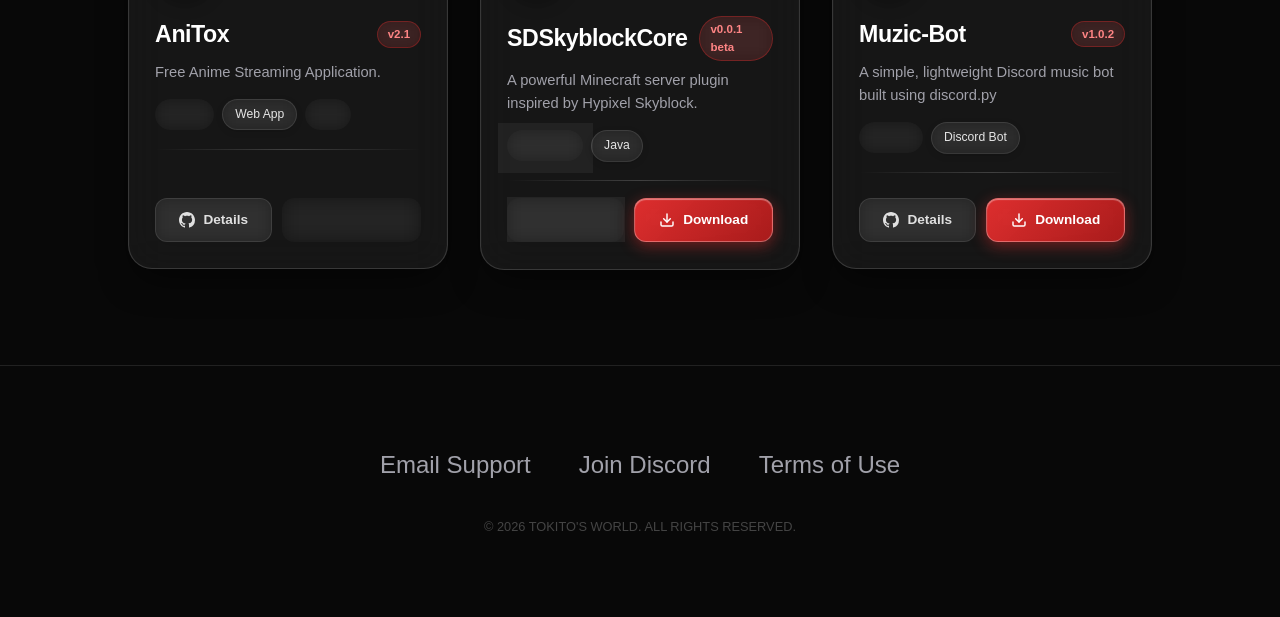
==== commit 2a02177a: "Added Embed Links" ====
--- a/index.html
+++ b/index.html
@@ -4,7 +4,14 @@
     <meta charset="UTF-8">
     <meta name="viewport" content="width=device-width, initial-scale=1.0">
     <title>Tokito's World | Developer Portfolio</title>
-    <link rel="icon" type="image/png" href="favicon.png">
+    <meta name="description" content="Tokito's World a Developers Portfolio">
+    <meta property="og:type" content="website">
+    <meta property="og:url" content="https://sumitx5.github.io">
+    <meta property="og:title" content="Tokito's World">
+    <meta property="og:description" content="Tokito's World a Developers Portfolio">
+    <meta property="og:image" content="favicon.png">
+    <meta name="theme-color" content="#5865F2">
+    <link rel="icon" type="image/png" href="https://sumitx5.github.io/favicon.png">
     <link rel="stylesheet" href="../assets/css/index.css">
     <link rel="stylesheet" href="../assets/css/design.css">
     <script src="assets/js/main.js"></script>
